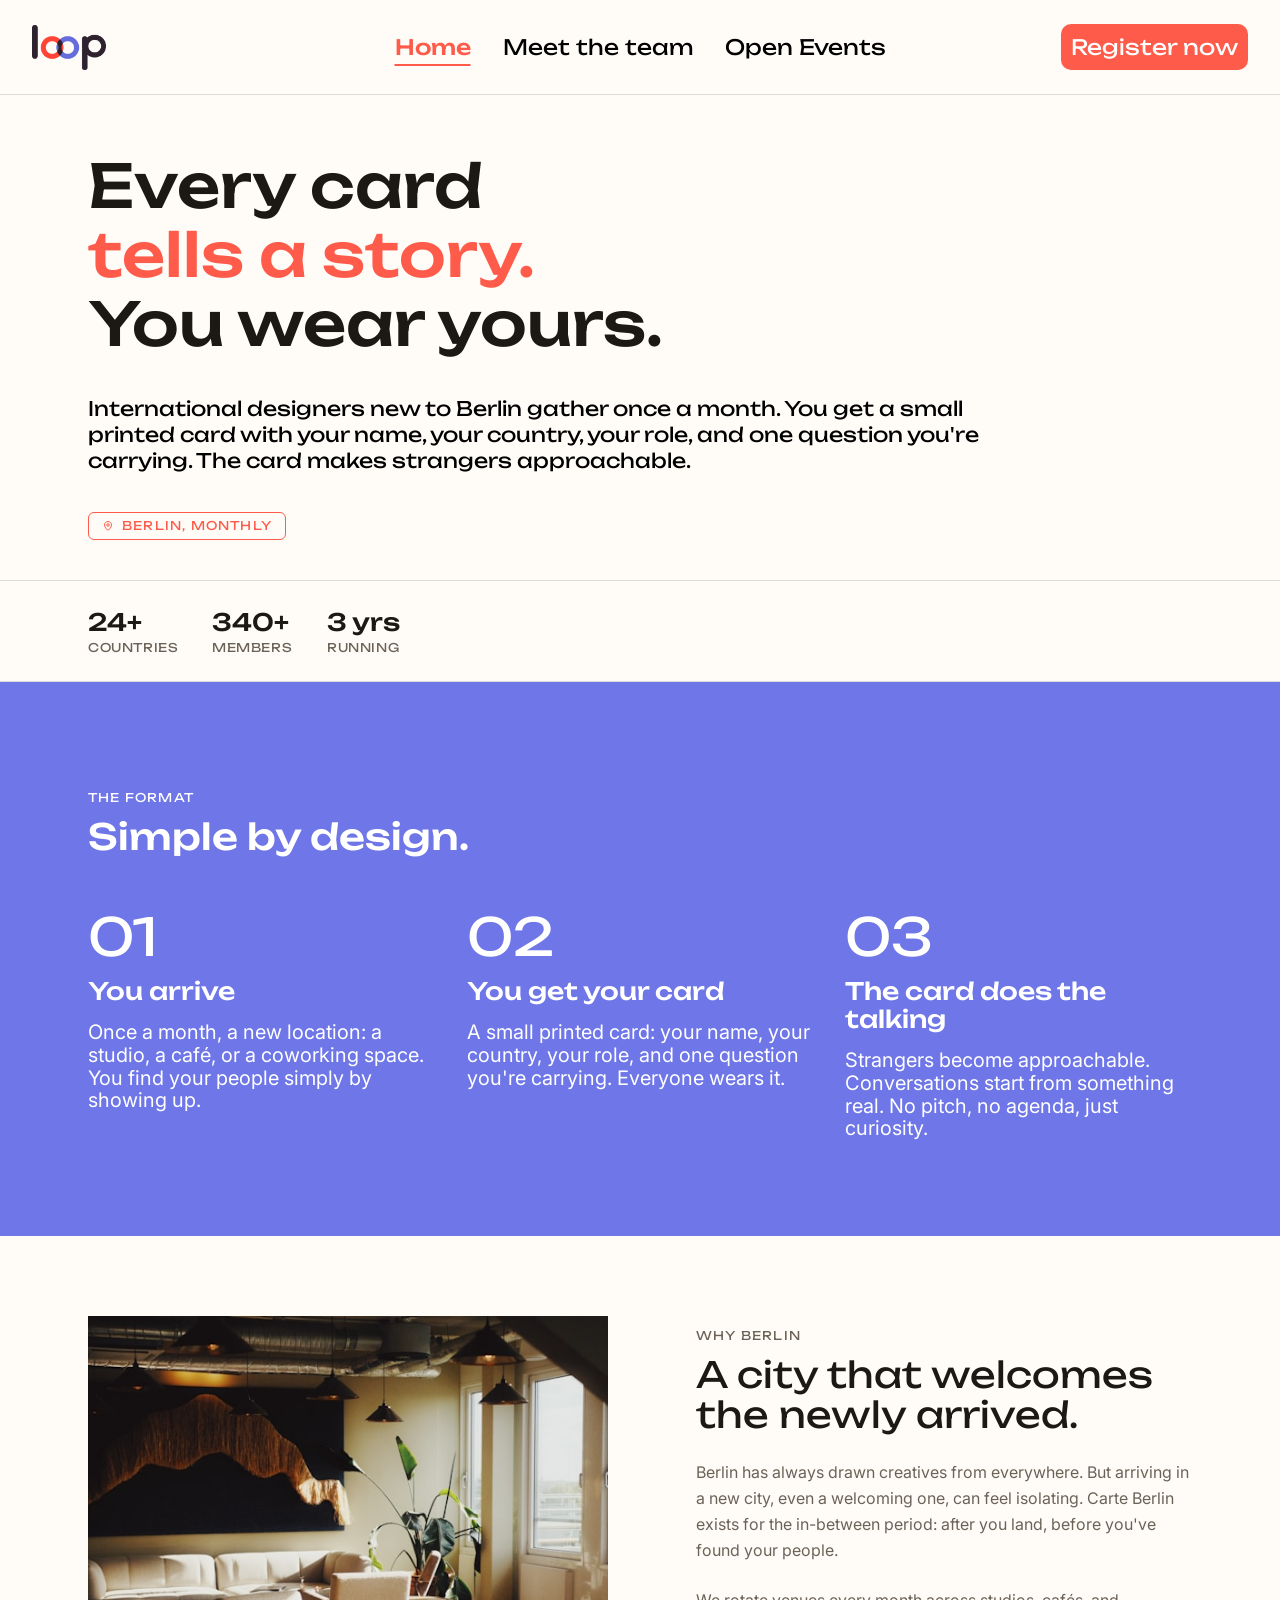
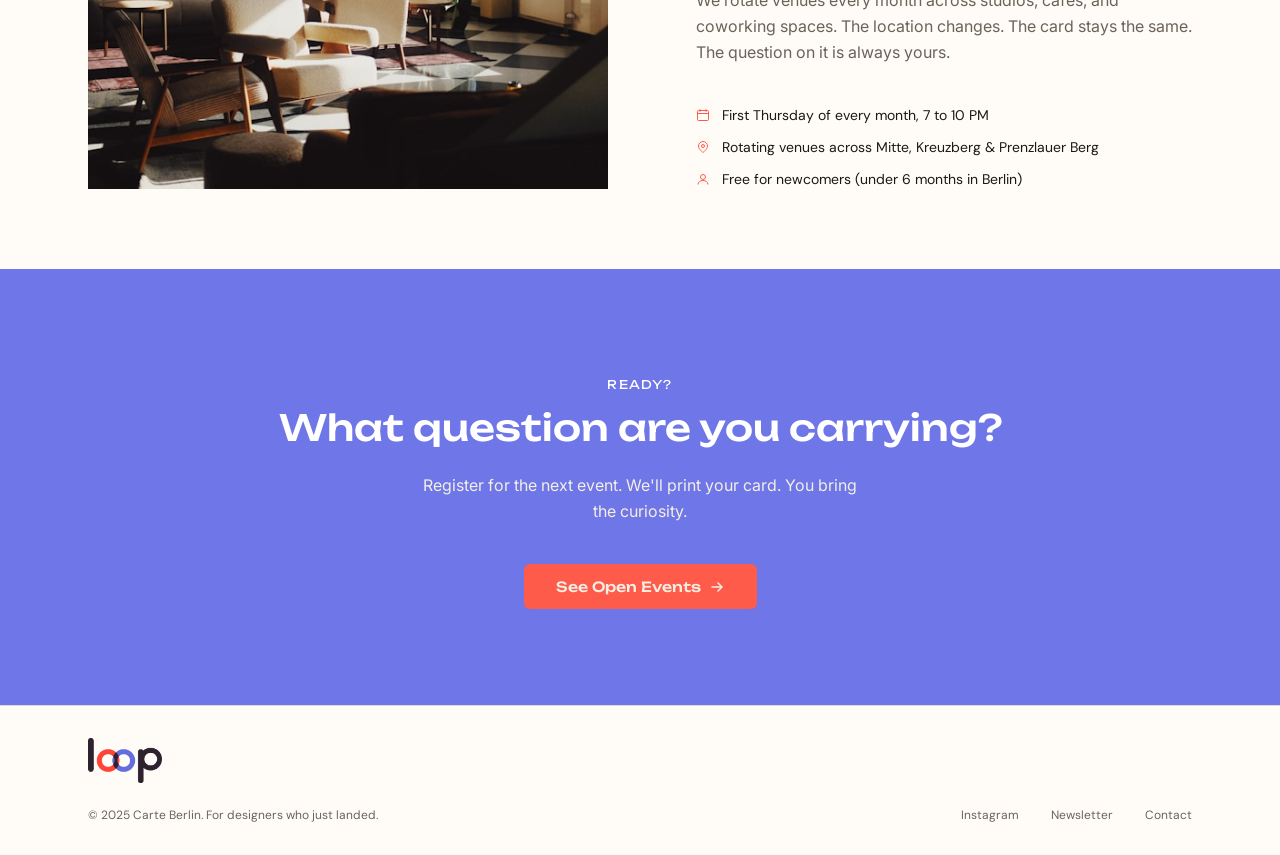
==== index.html @ ac426ec7 "Initial commit: Carte Berlin marketing site Three hand-coded pages (Home, Meet the team, Open Events" ====
<!doctype html>
<html lang="en" class="no-js">
<head>
<meta charset="utf-8" />
<meta name="viewport" content="width=1280" />
<title>Carte Berlin · Every card tells a story</title>
<link rel="preconnect" href="https://fonts.googleapis.com">
<link rel="preconnect" href="https://fonts.gstatic.com" crossorigin>
<link href="https://fonts.googleapis.com/css2?family=Unbounded:wght@400;500&family=Inter:ital,wght@0,400;0,500;1,400&family=DM+Sans:wght@400;500&display=swap" rel="stylesheet">
<link rel="stylesheet" href="styles.css" />
</head>
<body>

<!-- Top nav -->
<header class="nav">
  <a href="index.html"><img class="nav__logo" src="assets/images/logo.png" alt="Carte Berlin" /></a>
  <nav class="nav__links">
    <a href="index.html" class="nav__link nav__link--active">Home</a>
    <a href="team.html" class="nav__link">Meet the team</a>
    <a href="events.html" class="nav__link">Open Events</a>
  </nav>
  <a class="nav__cta" href="events.html">Register now</a>
</header>

<!-- Hero -->
<section class="home-hero">
  <div class="home-hero__inner">
    <h1 class="home-hero__title" data-animate>
      <span class="block">Every card</span>
      <span class="accent">tells a story.</span>
      <span class="block">You wear yours.</span>
    </h1>
    <p class="home-hero__lead" data-animate data-animate-delay="160">International designers new to Berlin gather once a month. You get a small printed card with your name, your country, your role, and one question you're carrying. The card makes strangers approachable.</p>
    <div class="home-hero__chip" data-animate data-animate-delay="320">
      <svg viewBox="0 0 12 12" fill="none" xmlns="http://www.w3.org/2000/svg">
        <path d="M6 1.5C4.07 1.5 2.5 3.07 2.5 5c0 2.625 3.5 5.5 3.5 5.5s3.5-2.875 3.5-5.5C9.5 3.07 7.93 1.5 6 1.5z" stroke="#ff5b4a" stroke-width="1" stroke-linejoin="round"/>
        <circle cx="6" cy="5" r="1.25" stroke="#ff5b4a" stroke-width="1"/>
      </svg>
      Berlin, Monthly
    </div>
  </div>
</section>

<!-- Stats -->
<section class="stats">
  <div class="stats__inner">
    <div data-animate>
      <div class="stat__num" data-counter>24+</div>
      <div class="stat__label">Countries</div>
    </div>
    <div data-animate data-animate-delay="160">
      <div class="stat__num" data-counter>340+</div>
      <div class="stat__label">Members</div>
    </div>
    <div data-animate data-animate-delay="320">
      <div class="stat__num" data-counter>3 yrs</div>
      <div class="stat__label">Running</div>
    </div>
  </div>
</section>

<!-- The Format -->
<section class="section--indigo">
  <div class="container">
    <p class="eyebrow eyebrow--light" data-animate>The Format</p>
    <h2 class="h2" data-animate data-animate-delay="80">Simple by design.</h2>
    <div class="format-grid">
      <div class="format-step" data-animate data-animate-delay="160">
        <div class="format-step__num">01</div>
        <h3 class="format-step__title">You arrive</h3>
        <p class="format-step__body">Once a month, a new location: a studio, a café, or a coworking space. You find your people simply by showing up.</p>
      </div>
      <div class="format-step" data-animate data-animate-delay="240">
        <div class="format-step__num">02</div>
        <h3 class="format-step__title">You get your card</h3>
        <p class="format-step__body">A small printed card: your name, your country, your role, and one question you're carrying. Everyone wears it.</p>
      </div>
      <div class="format-step" data-animate data-animate-delay="320">
        <div class="format-step__num">03</div>
        <h3 class="format-step__title">The card does the talking</h3>
        <p class="format-step__body">Strangers become approachable. Conversations start from something real. No pitch, no agenda, just curiosity.</p>
      </div>
    </div>
  </div>
</section>

<!-- Why Berlin -->
<section class="why">
  <div class="why__inner">
    <div class="why__media" data-animate>
      <img class="why__image" src="assets/images/hero-berlin.png" alt="Warm interior space for a community gathering in Berlin" />
    </div>
    <div class="why__content" data-animate data-animate-delay="160">
      <p class="eyebrow eyebrow--muted">Why Berlin</p>
      <h2 class="why__title">A city that welcomes<br/>the newly arrived.</h2>
      <p class="why__p">Berlin has always drawn creatives from everywhere. But arriving in a new city, even a welcoming one, can feel isolating. Carte Berlin exists for the in-between period: after you land, before you've found your people.</p>
      <p class="why__p">We rotate venues every month across studios, cafés, and coworking spaces. The location changes. The card stays the same. The question on it is always yours.</p>
      <div class="why__meta">
        <div class="why__meta-row">
          <svg viewBox="0 0 14 14" fill="none" xmlns="http://www.w3.org/2000/svg" stroke="currentColor"><rect x="1.5" y="2.5" width="11" height="10" rx="1" stroke-width="1"/><path d="M1.5 5.5h11" stroke-width="1"/><path d="M4 1.5v2M10 1.5v2" stroke-width="1" stroke-linecap="round"/></svg>
          First Thursday of every month, 7 to 10 PM
        </div>
        <div class="why__meta-row">
          <svg viewBox="0 0 14 14" fill="none" xmlns="http://www.w3.org/2000/svg" stroke="currentColor"><path d="M7 1.5c-2.5 0-4.5 2-4.5 4.5 0 3.25 4.5 6.5 4.5 6.5s4.5-3.25 4.5-6.5c0-2.5-2-4.5-4.5-4.5z" stroke-width="1"/><circle cx="7" cy="6" r="1.5" stroke-width="1"/></svg>
          Rotating venues across Mitte, Kreuzberg &amp; Prenzlauer Berg
        </div>
        <div class="why__meta-row">
          <svg viewBox="0 0 14 14" fill="none" xmlns="http://www.w3.org/2000/svg" stroke="currentColor"><circle cx="7" cy="5" r="2.5" stroke-width="1"/><path d="M2 12.5c0-2.5 2.25-4 5-4s5 1.5 5 4" stroke-width="1"/></svg>
          Free for newcomers (under 6 months in Berlin)
        </div>
      </div>
    </div>
  </div>
</section>

<!-- CTA -->
<section class="cta">
  <div class="cta__inner">
    <p class="eyebrow eyebrow--light" data-animate>Ready?</p>
    <h2 class="cta__title" data-animate data-animate-delay="80">What question are you carrying?</h2>
    <p class="cta__lead" data-animate data-animate-delay="160">Register for the next event. We'll print your card. You bring the curiosity.</p>
    <a class="btn--accent" href="events.html" data-animate data-animate-delay="240">
      See Open Events
      <svg viewBox="0 0 16 16" fill="none" xmlns="http://www.w3.org/2000/svg" stroke="currentColor"><path d="M3 8h10M9 4l4 4-4 4" stroke-width="1.5" stroke-linecap="round" stroke-linejoin="round"/></svg>
    </a>
  </div>
</section>

<!-- Footer -->
<footer class="footer">
  <div class="footer__inner">
    <div class="footer__top">
      <img class="footer__logo" src="assets/images/logo.png" alt="Carte Berlin" />
    </div>
    <div class="footer__row">
      <span class="footer__copy">© 2025 Carte Berlin. For designers who just landed.</span>
      <div class="footer__links">
        <a class="footer__link" href="#">Instagram</a>
        <a class="footer__link" href="#">Newsletter</a>
        <a class="footer__link" href="#">Contact</a>
      </div>
    </div>
  </div>
</footer>

<script src="script.js" defer></script>
</body>
</html>
---- styles.css ----
/* ------- Reset + tokens ------- */
*, *::before, *::after { box-sizing: border-box; }
html, body { margin: 0; padding: 0; }
body {
  background: #fffcf8;
  color: #1c1814;
  font-family: 'Inter', system-ui, -apple-system, sans-serif;
  -webkit-font-smoothing: antialiased;
  -moz-osx-font-smoothing: grayscale;
  min-width: 1280px;
}

:root {
  --bg: #fffcf8;
  --ink: #1c1814;
  --muted: #6b6358;
  --accent: #ff5b4a;
  --indigo: #6e76e8;
  --soft: #d9d2c2;
  --cream: #f4efe4;
  --hairline: rgba(28, 24, 20, 0.14);
}

img { max-width: 100%; display: block; }
a { color: inherit; text-decoration: none; }

/* ------- Top nav (shared) ------- */
.nav {
  position: sticky;
  top: 0;
  z-index: 50;
  display: flex;
  align-items: center;
  justify-content: space-between;
  padding: 24px 32px;
  background: var(--bg);
  border-bottom: 1px solid var(--hairline);
  transition: box-shadow 280ms ease, padding 280ms ease;
}
.nav.is-scrolled {
  padding-top: 14px;
  padding-bottom: 14px;
  box-shadow: 0 6px 20px rgba(28, 24, 20, 0.06);
}
.nav__logo { width: 74px; height: 45px; object-fit: contain; }
.nav__links {
  display: flex;
  gap: 32px;
  align-items: center;
  font-family: 'Unbounded', sans-serif;
  font-size: 21.206px;
  position: absolute;
  left: 50%;
  transform: translateX(-50%);
}
.nav__link { color: #000; font-weight: 400; }
.nav__link--active { color: var(--accent); font-weight: 500; }
.nav__cta {
  background: var(--accent);
  color: #fff;
  padding: 10px;
  border-radius: 10px;
  font-family: 'Unbounded', sans-serif;
  font-size: 21.206px;
  font-weight: 400;
  display: inline-flex;
  align-items: center;
  cursor: pointer;
}

/* ------- Footer (shared) ------- */
.footer {
  padding: 32px 0;
  border-top: 1px solid var(--hairline);
}
.footer__inner {
  max-width: 1152px;
  margin: 0 auto;
  padding: 0 24px;
}
.footer__row {
  display: flex;
  align-items: center;
  gap: 32px;
}
.footer__copy,
.footer__link {
  font-family: 'DM Sans', sans-serif;
  color: var(--muted);
  font-size: 12px;
  line-height: 16px;
}
.footer__links { display: flex; gap: 32px; margin-left: auto; }
.footer__logo { width: 74px; height: 45px; object-fit: contain; }
.footer__top { display: flex; align-items: center; gap: 24px; padding-bottom: 24px; }

/* ------- Buttons ------- */
.btn--accent {
  display: inline-flex;
  align-items: center;
  gap: 8px;
  background: var(--accent);
  color: var(--cream);
  font-family: 'Unbounded', sans-serif;
  font-weight: 500;
  font-size: 14px;
  padding: 14px 32px;
  border-radius: 6px;
  border: 0;
  cursor: pointer;
  text-decoration: none;
}
.btn--accent svg {
  width: 16px;
  height: 16px;
  flex-shrink: 0;
}
.btn--outline {
  display: inline-flex;
  align-items: center;
  justify-content: center;
  background: transparent;
  color: #fff;
  border: 1px solid #fff;
  font-family: 'Unbounded', sans-serif;
  font-weight: 500;
  font-size: 14px;
  padding: 12px 24px;
  border-radius: 6px;
  cursor: pointer;
}

/* ------- Headings shared ------- */
.eyebrow {
  font-family: 'Unbounded', sans-serif;
  font-size: 12px;
  letter-spacing: 1.2px;
  text-transform: uppercase;
}
.eyebrow--light { color: #fff; }
.eyebrow--muted { color: var(--muted); }
.eyebrow--accent { color: var(--accent); }

.h2 {
  font-family: 'Unbounded', sans-serif;
  font-weight: 500;
  font-size: 36px;
  line-height: 40px;
  color: #fff;
  margin: 12px 0 0;
}

/* ===================================================
   HOME PAGE
=================================================== */
.home-hero {
  padding: 56px 0 40px;
}
.home-hero__inner {
  max-width: 1152px;
  margin: 0 auto;
  padding: 0 24px;
}
.home-hero__title {
  font-family: 'Unbounded', sans-serif;
  font-weight: 500;
  font-size: 60px;
  line-height: 69px;
  margin: 0;
  color: var(--ink);
}
.home-hero__title .accent { color: var(--accent); display: block; }
.home-hero__title span.block { display: block; }
.home-hero__lead {
  font-family: 'Unbounded', sans-serif;
  font-weight: 400;
  font-size: 20px;
  line-height: 26px;
  color: #000;
  max-width: 932px;
  margin: 38px 0 0;
}
.home-hero__chip {
  display: inline-flex;
  align-items: center;
  gap: 8px;
  border: 1px solid var(--accent);
  color: var(--accent);
  border-radius: 6px;
  padding: 5px 13px;
  margin-top: 38px;
  font-family: 'Unbounded', sans-serif;
  font-size: 12px;
  letter-spacing: 1.2px;
  text-transform: uppercase;
  line-height: 16px;
}
.home-hero__chip svg { width: 12px; height: 12px; }

.stats {
  border-top: 1px solid var(--hairline);
  border-bottom: 1px solid var(--hairline);
  padding: 25px 0;
}
.stats__inner {
  max-width: 1152px;
  margin: 0 auto;
  padding: 0 24px;
  display: flex;
  gap: 34px;
}
.stat__num {
  font-family: 'Unbounded', sans-serif;
  font-weight: 500;
  font-size: 24px;
  line-height: 32px;
  color: var(--ink);
}
.stat__label {
  font-family: 'Unbounded', sans-serif;
  font-size: 12px;
  letter-spacing: 0.6px;
  text-transform: uppercase;
  color: var(--muted);
  margin-top: 2px;
  line-height: 16px;
}

.section--indigo {
  background: var(--indigo);
  color: #fff;
  padding: 96px 0;
}
.container { max-width: 1152px; margin: 0 auto; padding: 0 24px; }

.format-grid {
  display: grid;
  grid-template-columns: repeat(3, 1fr);
  gap: 32px;
  margin-top: 56px;
}
.format-step__num {
  font-family: 'Unbounded', sans-serif;
  font-weight: 400;
  font-size: 52px;
  line-height: 48px;
  color: #fff;
}
.format-step__title {
  font-family: 'Unbounded', sans-serif;
  font-weight: 500;
  font-size: 24px;
  line-height: 28px;
  color: #fff;
  margin: 16px 0 0;
}
.format-step__body {
  font-family: 'Inter', sans-serif;
  font-size: 20px;
  line-height: 22.75px;
  color: #fff;
  margin: 16px 0 0;
}

.why {
  padding: 80px 0;
}
.why__inner {
  max-width: 1152px;
  margin: 0 auto;
  padding: 0 24px;
  display: grid;
  grid-template-columns: 520px 1fr;
  gap: 88px;
  align-items: stretch;
}
.why__media {
  background: var(--soft);
  min-height: 390px;
  border-radius: 0;
  overflow: hidden;
}
.why__image {
  width: 100%;
  height: 100%;
  min-height: 390px;
  object-fit: cover;
  display: block;
}
.why__content { max-width: 520px; }
.why__title {
  font-family: 'Unbounded', sans-serif;
  font-weight: 400;
  font-size: 36px;
  line-height: 40px;
  margin: 12px 0 0;
  color: var(--ink);
}
.why__p {
  font-family: 'Inter', sans-serif;
  font-size: 16px;
  line-height: 26px;
  color: var(--muted);
  margin: 24px 0 0;
}
.why__meta {
  margin-top: 40px;
  display: flex;
  flex-direction: column;
  gap: 12px;
}
.why__meta-row {
  display: flex;
  gap: 12px;
  align-items: center;
  font-family: 'DM Sans', sans-serif;
  font-size: 14px;
  line-height: 20px;
  color: var(--ink);
}
.why__meta-row svg { width: 14px; height: 14px; flex-shrink: 0; color: var(--accent); }

.cta {
  background: var(--indigo);
  padding: 96px 0;
  text-align: center;
  color: #fff;
}
.cta__inner {
  max-width: 1152px;
  margin: 0 auto;
  padding: 0 24px;
}
.cta__lead {
  font-family: 'Inter', sans-serif;
  font-size: 16px;
  line-height: 26px;
  color: var(--cream);
  max-width: 448px;
  margin: 24px auto 40px;
}
.cta__title {
  font-family: 'Unbounded', sans-serif;
  font-weight: 500;
  font-size: 36px;
  line-height: 40px;
  margin: 16px 0 0;
}

/* ===================================================
   TEAM PAGE
=================================================== */
.page-band {
  background: var(--indigo);
  padding: 48px 32px;
}
.page-band__inner { max-width: 1152px; margin: 0 auto; }
.page-band__title {
  font-family: 'Unbounded', sans-serif;
  font-weight: 500;
  font-size: 36px;
  line-height: 40px;
  color: #fff;
  margin: 12px 0 24px;
}
.page-band__lead {
  font-family: 'Inter', sans-serif;
  font-size: 24px;
  line-height: 26px;
  color: #fff;
  max-width: 1100px;
  margin: 0;
}

.team-grid {
  max-width: 1152px;
  margin: 0 auto;
  padding: 80px 24px 96px;
  display: grid;
  grid-template-columns: repeat(3, 1fr);
  gap: 40px 30px;
}
.team-card__img {
  width: 100%;
  aspect-ratio: 341 / 455;
  object-fit: cover;
  border-radius: 6px;
  background: var(--soft);
}
.team-card__name {
  font-family: 'Unbounded', sans-serif;
  font-weight: 400;
  font-size: 24px;
  line-height: 30px;
  color: var(--ink);
  margin: 24px 0 12px;
}
.team-card__country {
  display: flex;
  gap: 8px;
  align-items: center;
  font-family: 'Inter', sans-serif;
  font-size: 14px;
  line-height: 20px;
  color: var(--muted);
}
.team-card__role {
  font-family: 'Inter', sans-serif;
  font-size: 12px;
  letter-spacing: 1.2px;
  text-transform: uppercase;
  color: var(--accent);
  margin-top: 4px;
  line-height: 16px;
}
.team-card__bio {
  font-family: 'Inter', sans-serif;
  font-size: 14px;
  line-height: 22.75px;
  color: var(--muted);
  margin: 0;
  padding: 0 2px;
}

.volunteer {
  background: var(--indigo);
  border-top: 1px solid var(--hairline);
  padding: 33px 0 32px;
}
.volunteer__inner {
  max-width: 1152px;
  margin: 0 auto;
  padding: 0 24px;
  display: flex;
  align-items: center;
  justify-content: space-between;
  gap: 24px;
}
.volunteer__title {
  font-family: 'Unbounded', sans-serif;
  font-weight: 500;
  font-size: 24px;
  line-height: 32px;
  color: #fff;
  margin: 8px 0 0;
}
.volunteer__p {
  font-family: 'Inter', sans-serif;
  font-size: 14px;
  line-height: 20px;
  color: #fff;
  max-width: 448px;
  margin: 8px 0 0;
}

/* ===================================================
   EVENTS PAGE
=================================================== */
.events {
  max-width: 1104px;
  margin: 0 auto;
  padding: 40px 24px 80px;
  display: flex;
  flex-direction: column;
  gap: 40px;
}
.event {
  display: grid;
  grid-template-columns: 402px 1fr;
  gap: 40px;
  align-items: start;
}
.event__media {
  width: 402px;
  height: 278px;
  overflow: hidden;
  background: var(--soft);
  border: 8px solid #fff;
  border-radius: 4px;
  box-shadow:
    0 0 0 1px rgba(0,0,0,0.2),
    0 0 2px 0 rgba(0,0,0,0.08),
    0 2px 6px 0 rgba(0,0,0,0.1);
}
.event__media img {
  width: 100%;
  height: 100%;
  object-fit: cover;
  display: block;
}
.event__title {
  font-family: 'Unbounded', sans-serif;
  font-weight: 500;
  font-size: 30px;
  line-height: 36px;
  color: var(--ink);
  margin: 0;
}
.event__neighborhood {
  font-family: 'Inter', sans-serif;
  font-size: 14px;
  line-height: 20px;
  color: var(--accent);
  margin-top: 4px;
}
.event__desc {
  font-family: 'Inter', sans-serif;
  font-size: 14px;
  line-height: 1.5;
  letter-spacing: -0.308px;
  color: rgba(0,0,0,0.8);
  margin: 16px 0 0;
  max-width: 663px;
}
.event__meta {
  margin-top: 20px;
  display: flex;
  gap: 24px;
  flex-wrap: wrap;
}
.event__meta-item {
  display: flex;
  align-items: center;
  gap: 6px;
  font-family: 'Inter', sans-serif;
  font-size: 12px;
  line-height: 16px;
  color: var(--muted);
}
.event__meta-item svg { width: 12px; height: 12px; flex-shrink: 0; }
.event__question {
  margin: 20px 0 24px;
  border-left: 2px solid var(--accent);
  padding-left: 18px;
}
.event__question-label {
  font-family: 'Inter', sans-serif;
  font-size: 12px;
  letter-spacing: 1.2px;
  text-transform: uppercase;
  color: var(--muted);
  line-height: 16px;
}
.event__question-text {
  font-family: 'Inter', sans-serif;
  font-style: italic;
  font-size: 14px;
  line-height: 20px;
  color: var(--ink);
  margin: 4px 0 0;
}
.event__btn {
  display: inline-flex;
  align-items: center;
  gap: 8px;
  background: var(--accent);
  color: #fff;
  font-family: 'Inter', sans-serif;
  font-weight: 500;
  font-size: 14px;
  padding: 10px 24px;
  border: 0;
  cursor: pointer;
}
.event__btn svg { width: 14px; height: 14px; }

/* ===================================================
   MICRO-INTERACTIONS & ANIMATIONS
=================================================== */

html { scroll-behavior: smooth; }

/* Focus styles (always on) */
a:focus-visible,
button:focus-visible {
  outline: 2px solid var(--accent);
  outline-offset: 3px;
  border-radius: 2px;
}

/* ------- Nav links: animated underline ------- */
.nav__link {
  position: relative;
  transition: color 220ms ease;
}
.nav__link::after {
  content: '';
  position: absolute;
  left: 50%;
  bottom: -6px;
  width: 0;
  height: 2px;
  background: var(--accent);
  transition: width 320ms cubic-bezier(.2,.65,.3,1),
              left 320ms cubic-bezier(.2,.65,.3,1);
}
.nav__link:hover { color: var(--accent); }
.nav__link:hover::after { width: 100%; left: 0; }
.nav__link--active::after { width: 100%; left: 0; }

/* ------- Header "Register now" CTA ------- */
.nav__cta {
  transition: background 220ms ease,
              transform 220ms ease,
              box-shadow 220ms ease;
}
.nav__cta:hover {
  background: #ff4938;
  transform: translateY(-1px);
  box-shadow: 0 8px 18px rgba(255, 91, 74, 0.32);
}
.nav__cta:active { transform: translateY(0); }

/* ------- Hero chip: hoverable pill + soft pin pulse ------- */
.home-hero__chip {
  transition: background 240ms ease, color 240ms ease;
  cursor: default;
}
.home-hero__chip:hover {
  background: var(--accent);
  color: #fff;
}
.home-hero__chip:hover svg path,
.home-hero__chip:hover svg circle { stroke: #fff; }

@media (prefers-reduced-motion: no-preference) {
  .home-hero__chip svg {
    animation: pinPulse 2.6s ease-in-out infinite;
    transform-origin: 50% 70%;
  }
  @keyframes pinPulse {
    0%, 100% { transform: translateY(0); }
    50%      { transform: translateY(-1.5px); }
  }
}

/* ------- Big accent buttons (See Open Events) ------- */
.btn--accent {
  transition: background 220ms ease,
              transform 220ms ease,
              box-shadow 220ms ease;
}
.btn--accent svg {
  transition: transform 260ms cubic-bezier(.2,.65,.3,1);
}
.btn--accent:hover {
  background: #ff4938;
  transform: translateY(-2px);
  box-shadow: 0 12px 28px rgba(255, 91, 74, 0.34);
}
.btn--accent:hover svg { transform: translateX(4px); }
.btn--accent:active { transform: translateY(0); }

/* ------- Outline button (Get in Touch) ------- */
.btn--outline {
  transition: background 220ms ease, color 220ms ease, transform 220ms ease;
}
.btn--outline:hover {
  background: #fff;
  color: var(--indigo);
  transform: translateY(-1px);
}

/* ------- Event "Register" buttons ------- */
.event__btn {
  transition: background 220ms ease, transform 220ms ease, box-shadow 220ms ease;
}
.event__btn svg {
  transition: transform 240ms cubic-bezier(.2,.65,.3,1);
}
.event__btn:hover {
  background: #ff4938;
  transform: translateY(-2px);
  box-shadow: 0 10px 22px rgba(255, 91, 74, 0.3);
}
.event__btn:hover svg { transform: translateX(3px); }
.event__btn:active { transform: translateY(0); }

/* ------- Format steps (Simple by design cards) ------- */
.format-step {
  transition: transform 360ms cubic-bezier(.2,.65,.3,1);
}
.format-step__num {
  transition: color 260ms ease, transform 360ms cubic-bezier(.2,.65,.3,1);
  display: inline-block;
}
.format-step:hover { transform: translateY(-4px); }
.format-step:hover .format-step__num {
  color: #ffdedb;
  transform: scale(1.05);
}

/* ------- Stats: hoverable column ------- */
.stats__inner > * {
  transition: transform 260ms ease;
}
.stats__inner > *:hover { transform: translateY(-2px); }
.stat__num { transition: color 220ms ease; }
.stats__inner > *:hover .stat__num { color: var(--accent); }

/* ------- Why Berlin: image zoom + meta row hover ------- */
.why__media { overflow: hidden; }
.why__image {
  transition: transform 800ms cubic-bezier(.2,.65,.3,1);
}
.why__media:hover .why__image { transform: scale(1.04); }

.why__meta-row {
  transition: color 220ms ease, transform 220ms ease;
}
.why__meta-row:hover {
  color: var(--accent);
  transform: translateX(4px);
}

/* ------- Team cards ------- */
.team-card { transition: transform 320ms ease; }
.team-card__img {
  transition: transform 600ms cubic-bezier(.2,.65,.3,1);
}
.team-card:hover .team-card__img { transform: scale(1.03); }

.team-card__name { transition: color 260ms ease; }
.team-card:hover .team-card__name { color: var(--accent); }

/* ------- Event cards ------- */
.event__media {
  transition: box-shadow 320ms ease, transform 320ms ease;
}
.event__media img {
  transition: transform 650ms cubic-bezier(.2,.65,.3,1);
}
.event:hover .event__media img { transform: scale(1.04); }
.event:hover .event__media {
  box-shadow:
    0 0 0 1px rgba(0, 0, 0, 0.2),
    0 12px 28px rgba(0, 0, 0, 0.16);
}
.event__title { transition: color 260ms ease; }
.event:hover .event__title { color: var(--indigo); }

/* ------- Footer links ------- */
.footer__link {
  position: relative;
  transition: color 220ms ease;
}
.footer__link::after {
  content: '';
  position: absolute;
  left: 0;
  bottom: -2px;
  width: 0;
  height: 1px;
  background: var(--accent);
  transition: width 280ms cubic-bezier(.2,.65,.3,1);
}
.footer__link:hover { color: var(--accent); }
.footer__link:hover::after { width: 100%; }

/* ------- Logo lift on hover ------- */
.nav__logo,
.footer__logo {
  transition: transform 320ms cubic-bezier(.2,.65,.3,1);
}
.nav a:hover .nav__logo,
.footer__top:hover .footer__logo {
  transform: rotate(-3deg) scale(1.04);
}

/* ===================================================
   SCROLL REVEAL (gated on .js + reduced-motion)
=================================================== */
@media (prefers-reduced-motion: no-preference) {
  .js [data-animate] {
    opacity: 0;
    transform: translateY(24px);
    transition: opacity 700ms ease-out,
                transform 700ms cubic-bezier(.2,.65,.3,1);
    will-change: opacity, transform;
  }
  .js [data-animate].is-visible {
    opacity: 1;
    transform: translateY(0);
  }
  .js [data-animate-delay="80"]  { transition-delay:  80ms; }
  .js [data-animate-delay="160"] { transition-delay: 160ms; }
  .js [data-animate-delay="240"] { transition-delay: 240ms; }
  .js [data-animate-delay="320"] { transition-delay: 320ms; }
  .js [data-animate-delay="400"] { transition-delay: 400ms; }
  .js [data-animate-delay="480"] { transition-delay: 480ms; }

  /* Initial page fade-in */
  .js body { animation: pageIn 500ms ease-out both; }
  @keyframes pageIn {
    from { opacity: 0; }
    to   { opacity: 1; }
  }
}
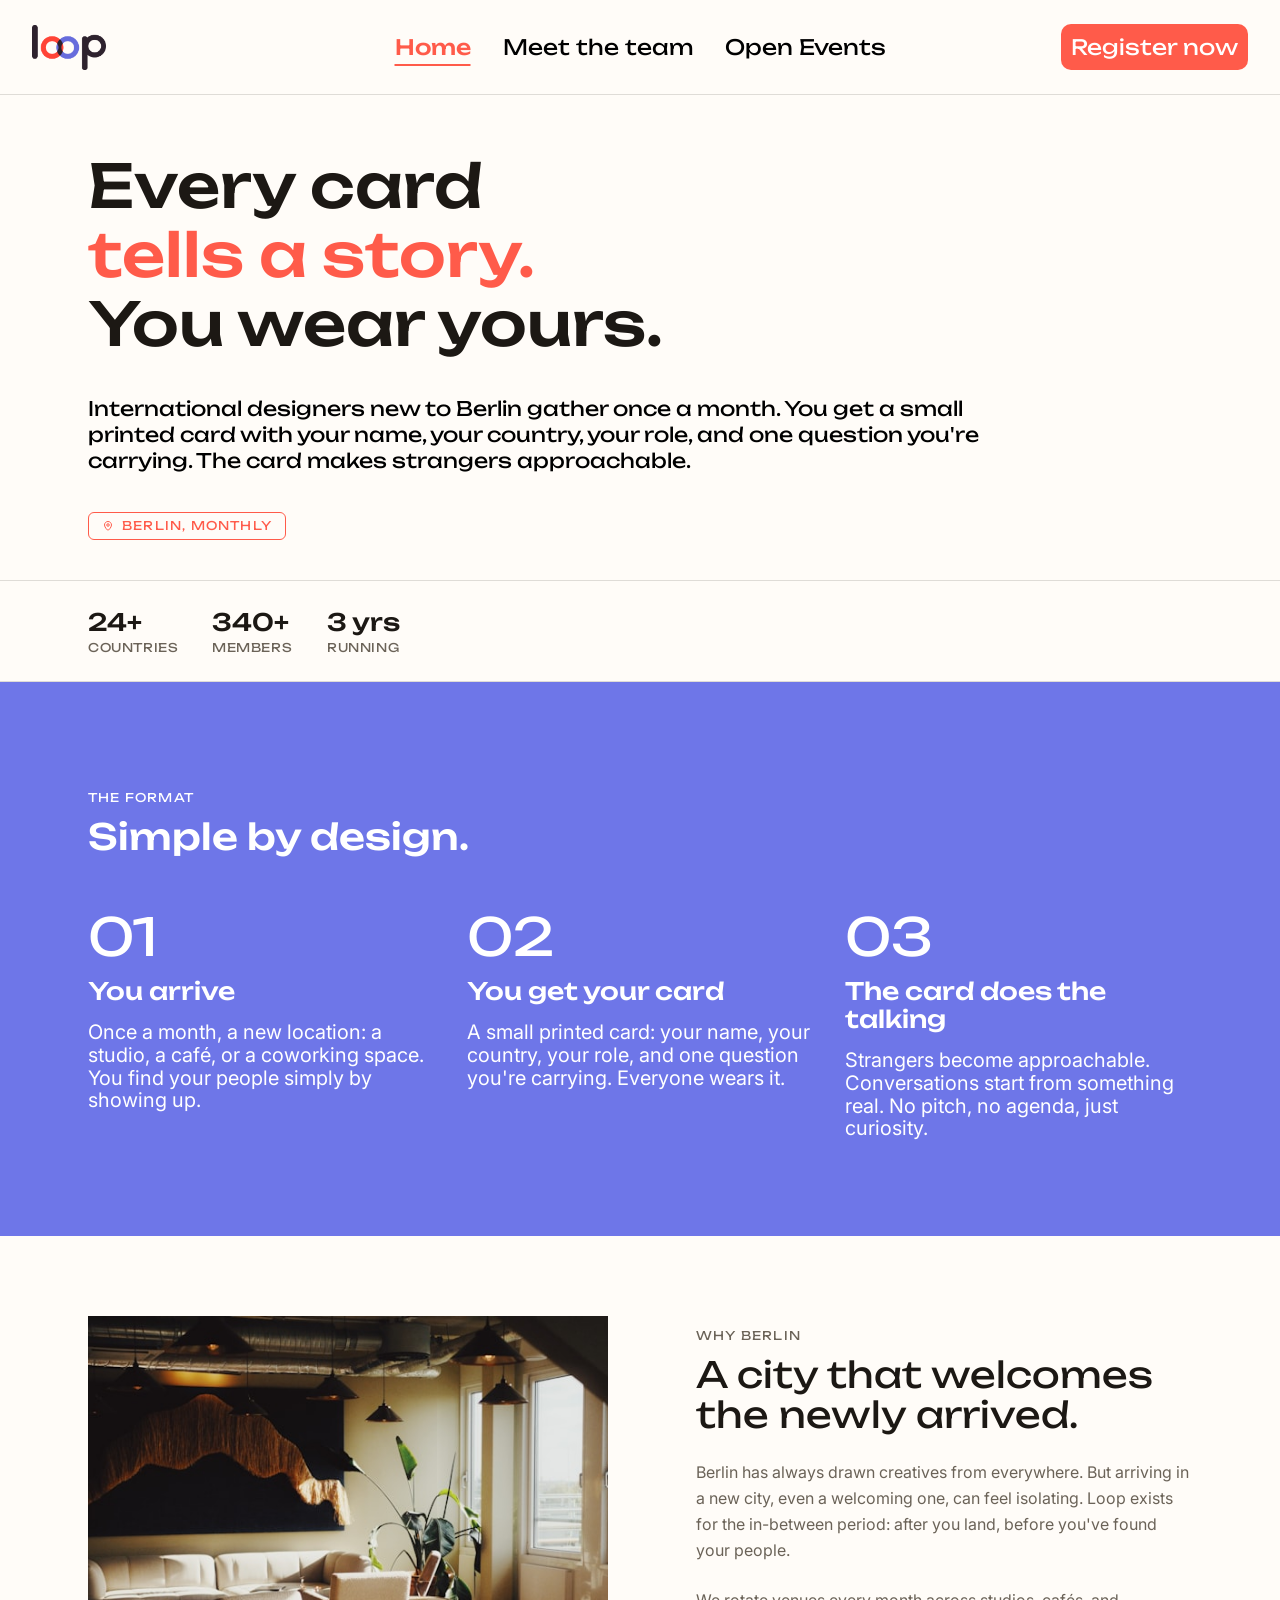
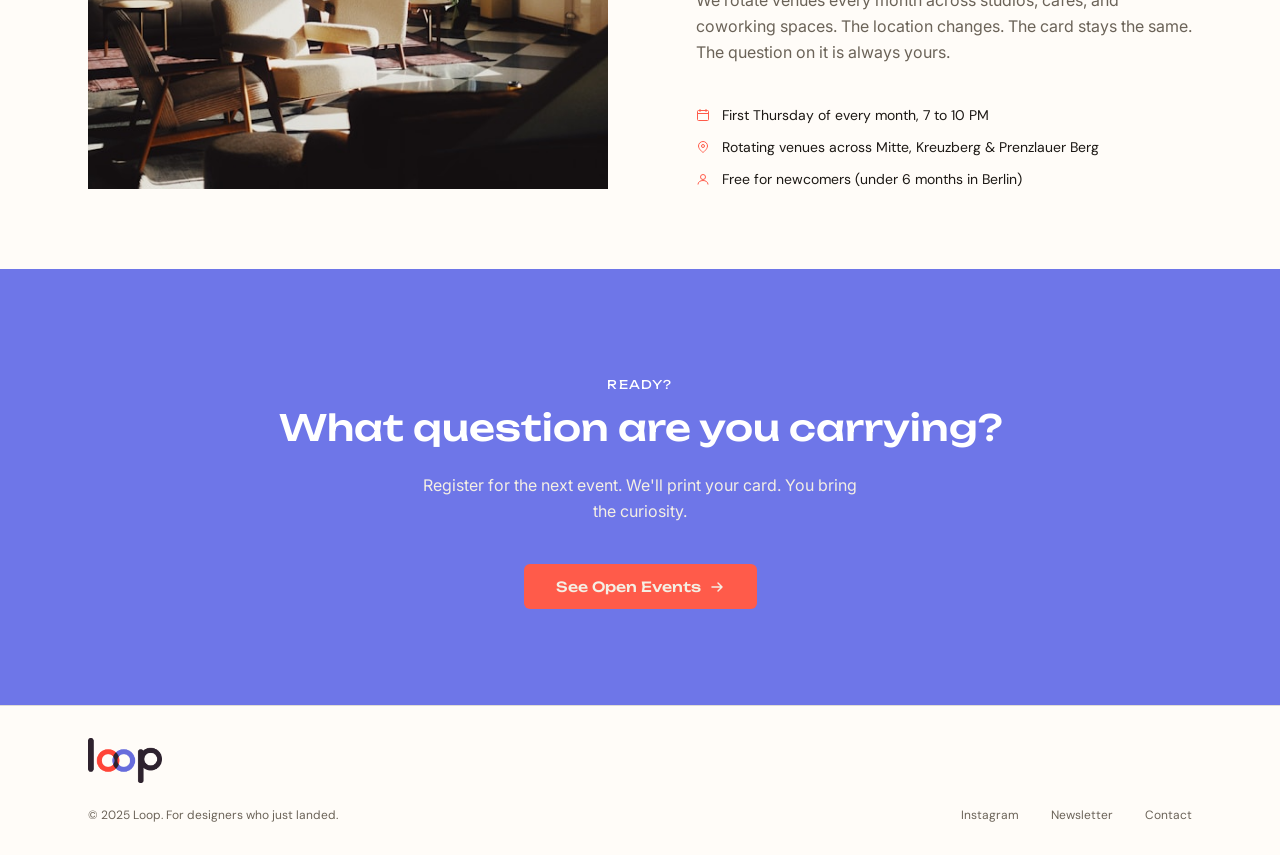
==== commit 278b796e: "Rebrand from Carte Berlin to Loop Loop is the product name. Updated all visible references across th" ====
--- a/index.html
+++ b/index.html
@@ -3,7 +3,7 @@
 <head>
 <meta charset="utf-8" />
 <meta name="viewport" content="width=1280" />
-<title>Carte Berlin · Every card tells a story</title>
+<title>Loop · Every card tells a story</title>
 <link rel="preconnect" href="https://fonts.googleapis.com">
 <link rel="preconnect" href="https://fonts.gstatic.com" crossorigin>
 <link href="https://fonts.googleapis.com/css2?family=Unbounded:wght@400;500&family=Inter:ital,wght@0,400;0,500;1,400&family=DM+Sans:wght@400;500&display=swap" rel="stylesheet">
@@ -13,7 +13,7 @@
 
 <!-- Top nav -->
 <header class="nav">
-  <a href="index.html"><img class="nav__logo" src="assets/images/logo.png" alt="Carte Berlin" /></a>
+  <a href="index.html"><img class="nav__logo" src="assets/images/logo.png" alt="Loop" /></a>
   <nav class="nav__links">
     <a href="index.html" class="nav__link nav__link--active">Home</a>
     <a href="team.html" class="nav__link">Meet the team</a>
@@ -93,7 +93,7 @@
     <div class="why__content" data-animate data-animate-delay="160">
       <p class="eyebrow eyebrow--muted">Why Berlin</p>
       <h2 class="why__title">A city that welcomes<br/>the newly arrived.</h2>
-      <p class="why__p">Berlin has always drawn creatives from everywhere. But arriving in a new city, even a welcoming one, can feel isolating. Carte Berlin exists for the in-between period: after you land, before you've found your people.</p>
+      <p class="why__p">Berlin has always drawn creatives from everywhere. But arriving in a new city, even a welcoming one, can feel isolating. Loop exists for the in-between period: after you land, before you've found your people.</p>
       <p class="why__p">We rotate venues every month across studios, cafés, and coworking spaces. The location changes. The card stays the same. The question on it is always yours.</p>
       <div class="why__meta">
         <div class="why__meta-row">
@@ -130,10 +130,10 @@
 <footer class="footer">
   <div class="footer__inner">
     <div class="footer__top">
-      <img class="footer__logo" src="assets/images/logo.png" alt="Carte Berlin" />
+      <img class="footer__logo" src="assets/images/logo.png" alt="Loop" />
     </div>
     <div class="footer__row">
-      <span class="footer__copy">© 2025 Carte Berlin. For designers who just landed.</span>
+      <span class="footer__copy">© 2025 Loop. For designers who just landed.</span>
       <div class="footer__links">
         <a class="footer__link" href="#">Instagram</a>
         <a class="footer__link" href="#">Newsletter</a>
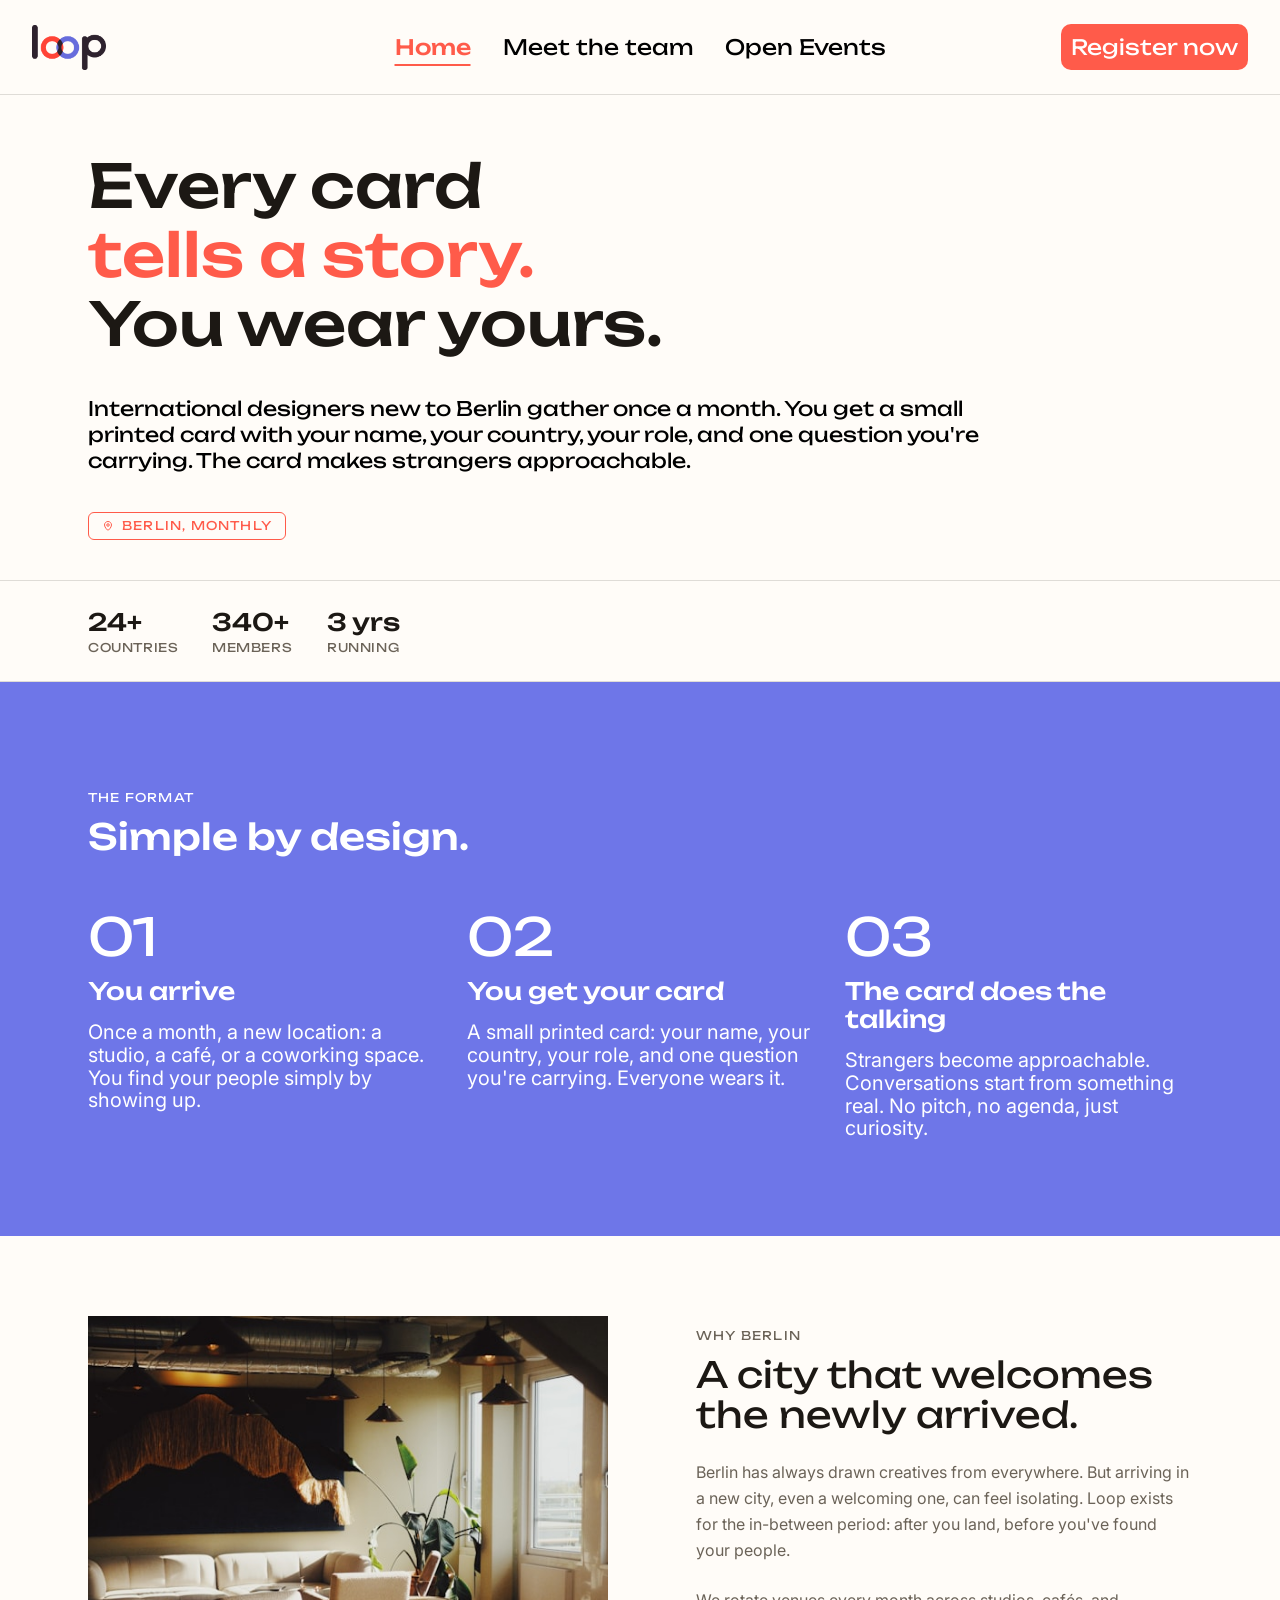
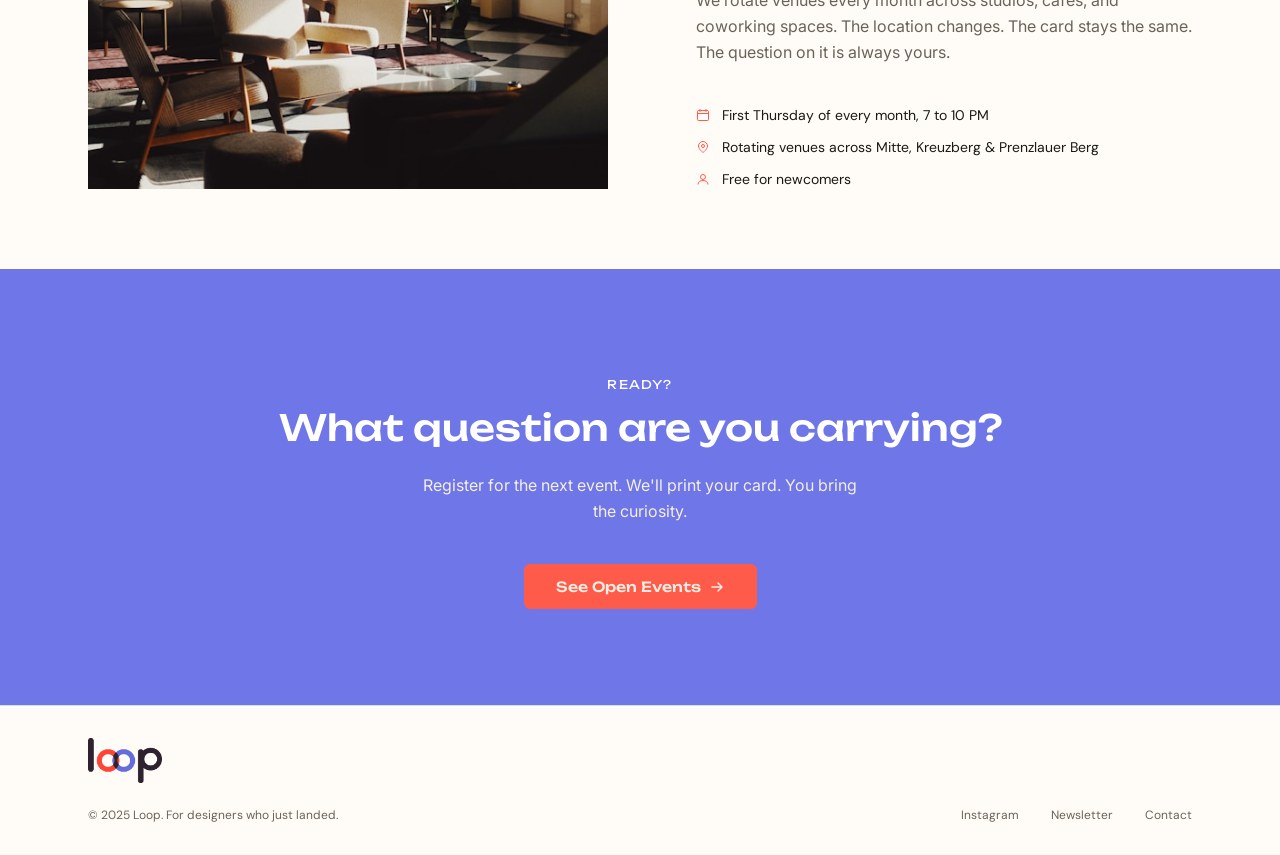
==== commit af466b6f: "Apply Figma content updates Sync with the latest Figma design pass: - Home: drop the "(under 6 month" ====
--- a/index.html
+++ b/index.html
@@ -106,7 +106,7 @@
         </div>
         <div class="why__meta-row">
           <svg viewBox="0 0 14 14" fill="none" xmlns="http://www.w3.org/2000/svg" stroke="currentColor"><circle cx="7" cy="5" r="2.5" stroke-width="1"/><path d="M2 12.5c0-2.5 2.25-4 5-4s5 1.5 5 4" stroke-width="1"/></svg>
-          Free for newcomers (under 6 months in Berlin)
+          Free for newcomers
         </div>
       </div>
     </div>
